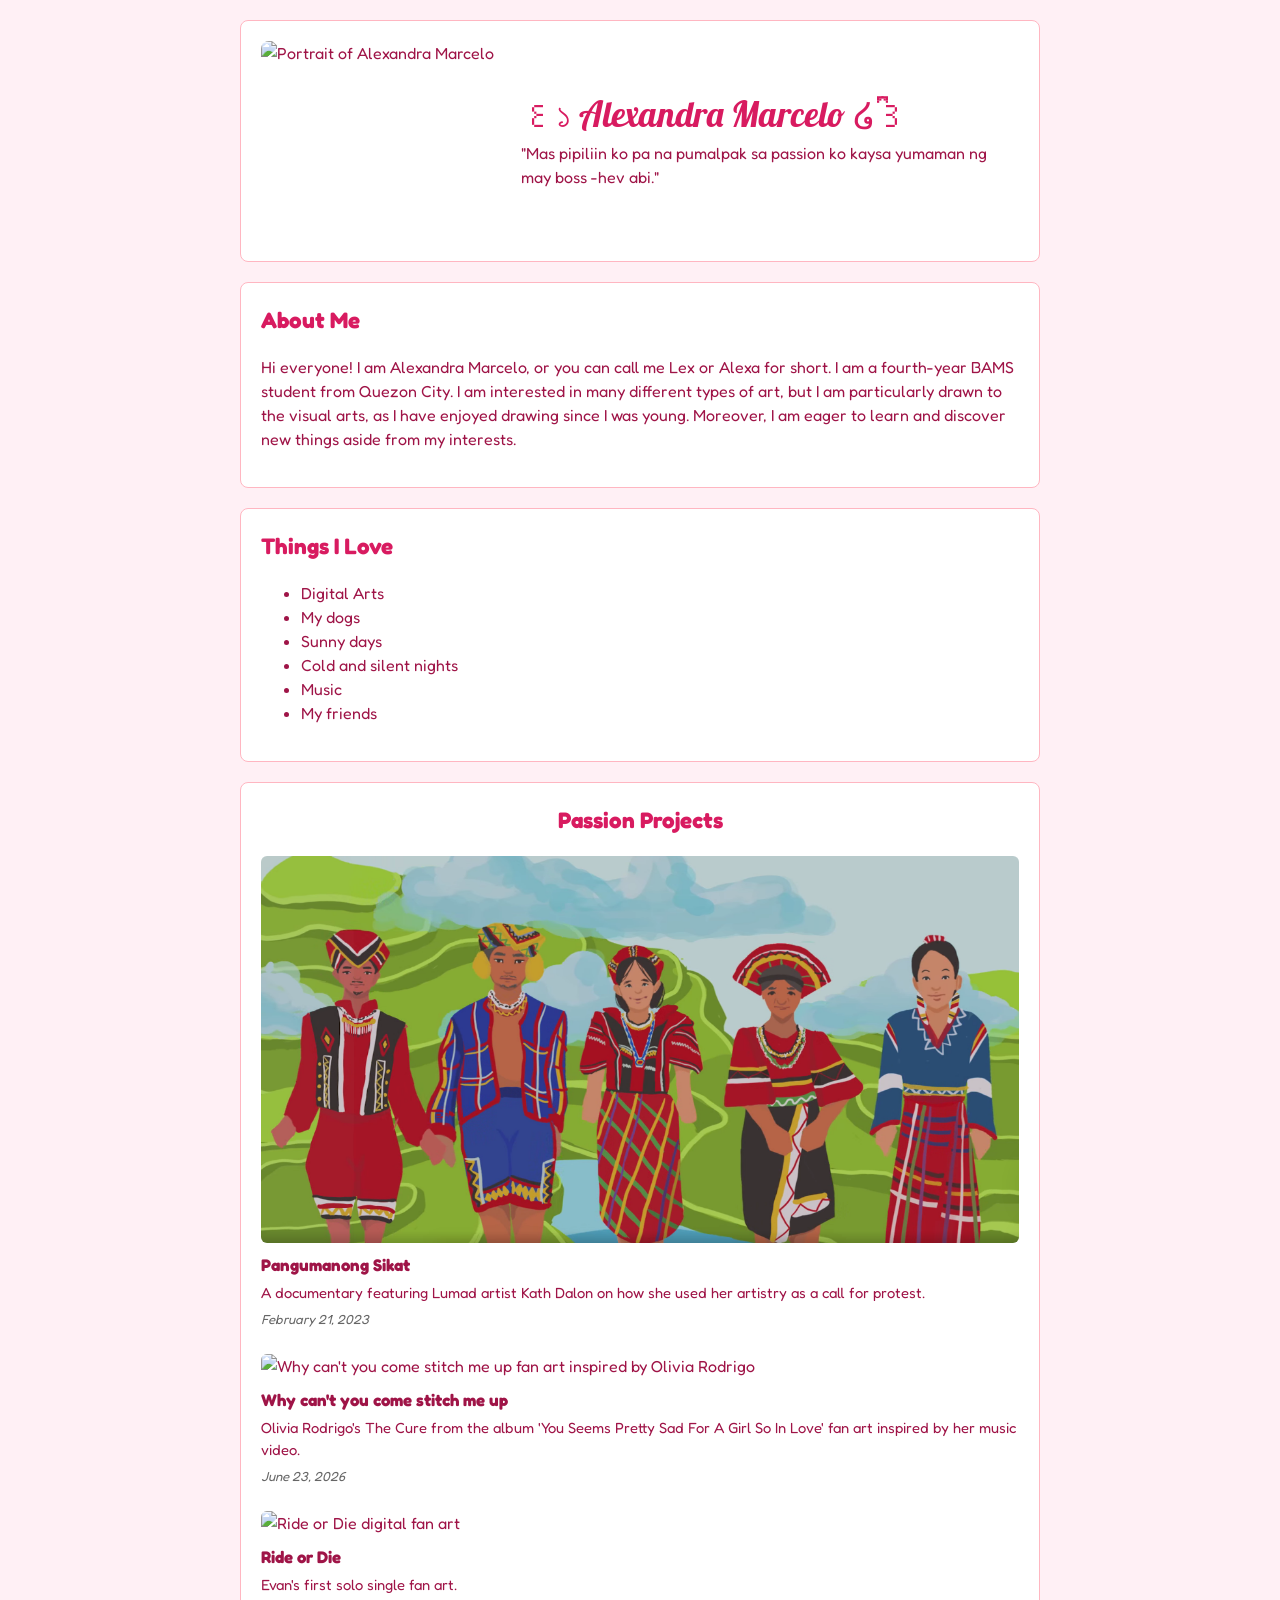
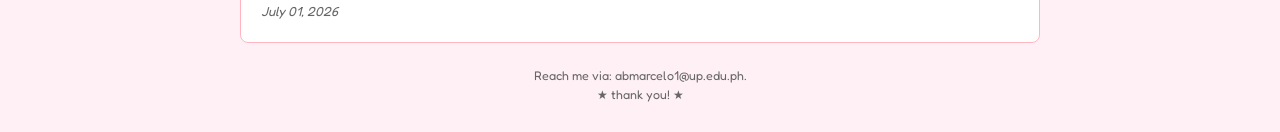
==== index.html @ 2187b03e "Rename myprofile.html to index.html" ====
<!DOCTYPE html>
<html lang="en">
<head>
	<meta charset="UTF-8">
	<meta name="viewport" content="width=device-width, initial-scale=1.0">
	<title>Alexandra Marcelo - My Profile</title>
	<link rel="preconnect" href="https://fonts.googleapis.com">
	<link rel="preconnect" href="https://fonts.gstatic.com" crossorigin>
	<link href="https://fonts.googleapis.com/css2?family=Fredoka:wght@300..700&family=Lobster&display=swap" rel="stylesheet">
	<link rel="stylesheet" href="myprofile.css">
</head>

<body>

	<header>
		<div class="header">
			<img src="my-photo.JPG" alt="Portrait of Alexandra Marcelo" class="my-photo">
			<div class="intro">
				<h1>꒰১ Alexandra Marcelo ໒꒱ིྀ</h1>
				<p>"Mas pipiliin ko pa na pumalpak sa passion ko kaysa yumaman ng may boss -hev abi."</p>
			</div>
		</div>
	</header>

	<main>
		<section class="profile-box">
			<h2>About Me</h2>
			<p>Hi everyone! I am Alexandra Marcelo, or you can call me Lex or Alexa for short. I am a fourth-year BAMS student from Quezon City. I am interested in many different types of art, but I am particularly drawn to the visual arts, as I have enjoyed drawing since I was young. Moreover, I am eager to learn and discover new things aside from my interests.</p>
		</section>

		<section class="profile-box">
			<h2>Things I Love</h2>
			<ul>
				<li>Digital Arts</li>
				<li>My dogs</li>
				<li>Sunny days</li>
				<li>Cold and silent nights</li>
				<li>Music</li>
				<li>My friends</li>
			</ul>
		</section>

		<section class="profile-box">
			<h2 class="passion-heading">Passion Projects</h2>

			<div class="other-projects">
				<article class="project-item">
					<img src="pangumanong-sikat.png" alt="Pangumanong Sikat digital art">
					<div class="proj-title">Pangumanong Sikat</div>
					<div class="description">A documentary featuring Lumad artist Kath Dalon on how she used her artistry as a call for protest.</div>
					<div class="date">February 21, 2023</div>
				</article>

				<article class="project-item">
					<img src="the-cure.PNG" alt="Why can't you come stitch me up fan art inspired by Olivia Rodrigo">
					<div class="proj-title">Why can't you come stitch me up</div>
					<div class="description">Olivia Rodrigo's The Cure from the album 'You Seems Pretty Sad For A Girl So In Love' fan art inspired by her music video.</div>
					<div class="date">June 23, 2026</div>
				</article>

				<article class="project-item">
					<img src="ride-or-die.JPG" alt="Ride or Die digital fan art">
					<div class="proj-title">Ride or Die</div>
					<div class="description">Evan's first solo single fan art.</div>
					<div class="date">July 01, 2026</div>
				</article>
			</div>
		</section>
	</main>

	<footer>
		<p>Reach me via: <a href="mailto:abmarcelo1@up.edu.ph">abmarcelo1@up.edu.ph</a>.</p>
		<p>★ thank you! ★</p>
	</footer>

</body>
</html>
---- myprofile.css ----
* {
	box-sizing: border-box;
}

body {
	background-color: #FFF0F5;
	color: #9F1447;
	font-family: "Fredoka", sans-serif;
	font-optical-sizing: auto;
	font-weight: 400;
	font-style: normal;
	font-variation-settings: "wdth" 100;
	font-size: 1rem;
	margin: 0;
	padding: 20px;
	line-height: 1.5;
}

header,
.profile-box {
	max-width: 800px;
	margin: 0 auto 20px auto;
	padding: 20px;
	border: 1px solid #ffb6c1;
	border-radius: 8px;
	background-color: #ffffff;
}

main {
	max-width: 800px;
	margin: 0 auto;
}

/* Flexbox row placing photo next to name + tagline on desktop */
.header {
	display: flex;
	flex-direction: row;
	align-items: center;
	text-align: left;
	gap: 20px;
}

.my-photo {
	width: 240px;
	height: 200px;
	flex-shrink: 0;
	object-fit: cover;
	border-radius: 8px;
}

.intro {
	display: flex;
	flex-direction: column;
	justify-content: center;
	gap: 6px;
	flex: 1;
}

.intro h1 {
	font-family: "Lobster", sans-serif;
	font-weight: 400;
	font-style: normal;
	color: #d81b60;
	font-size: 2.2rem;
	line-height: 1.2;
	margin: 0;
}

.intro p {
	margin: 0;
	font-size: 1rem;
}

h2,
h3 {
	color: #d81b60;
	margin-top: 0;
}

h2 {
	font-size: 1.4rem;
}

h3 {
	font-size: 1.15rem;
}

.profile-box:last-child {
	margin-bottom: 0;
}

.other-projects {
	display: flex;
	flex-direction: column;
	gap: 24px;
	margin-top: 14px;
}

.passion-heading {
	text-align: center;
}

.project-item {
	display: flex;
	flex-direction: column;
}

.project-item img {
	display: block;
	width: 100%;
	height: auto;
	max-height: 460px;
	object-fit: contain;
	border-radius: 6px;
	background-color: #ffffff;
	margin-bottom: 10px;
}

.proj-title {
	font-weight: bold;
	font-size: 1.05rem;
	color: #9F1447;
	margin-bottom: 4px;
}

.description {
	font-size: 0.92rem;
	color: #9F1447;
	margin-bottom: 6px;
}

.date {
	font-size: 0.82rem;
	font-style: italic;
	color: #666666;
}

a {
	color: #d81b60;
}

a:hover {
	text-decoration: none;
}

footer {
	max-width: 800px;
	margin: 24px auto 8px auto;
	text-align: center;
	font-size: 0.78rem;
	color: #666666;
}

footer p {
	margin: 0;
}

footer a {
	color: #666666;
	text-decoration: none;
}

footer a:hover {
	color: #d81b60;
	text-decoration: underline;
}

@media (max-width: 600px) {
	body {
		padding: 12px;
	}

	.header {
		flex-direction: column;
		text-align: center;
	}

	.my-photo {
		width: 100%;
		max-width: 280px;
		height: 200px;
	}

	.intro h1 {
		font-size: 1.65rem;
	}
}
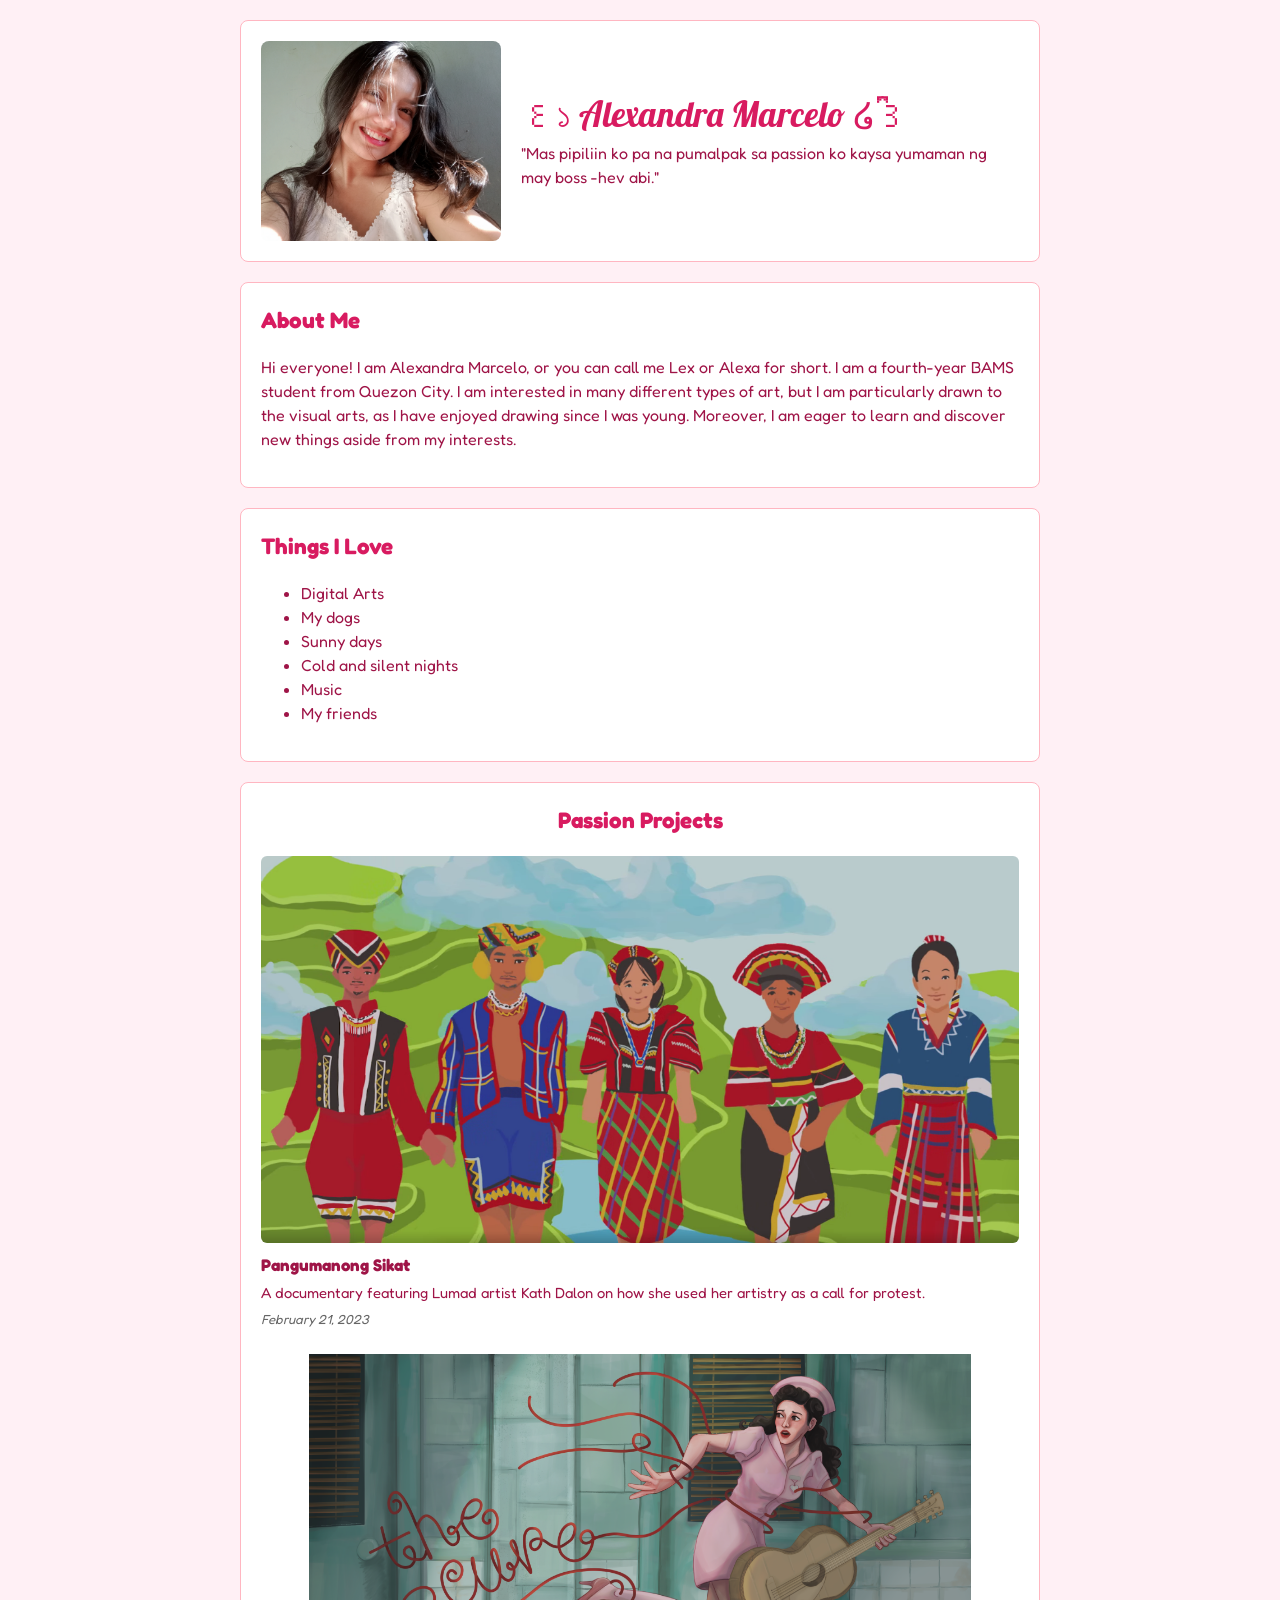
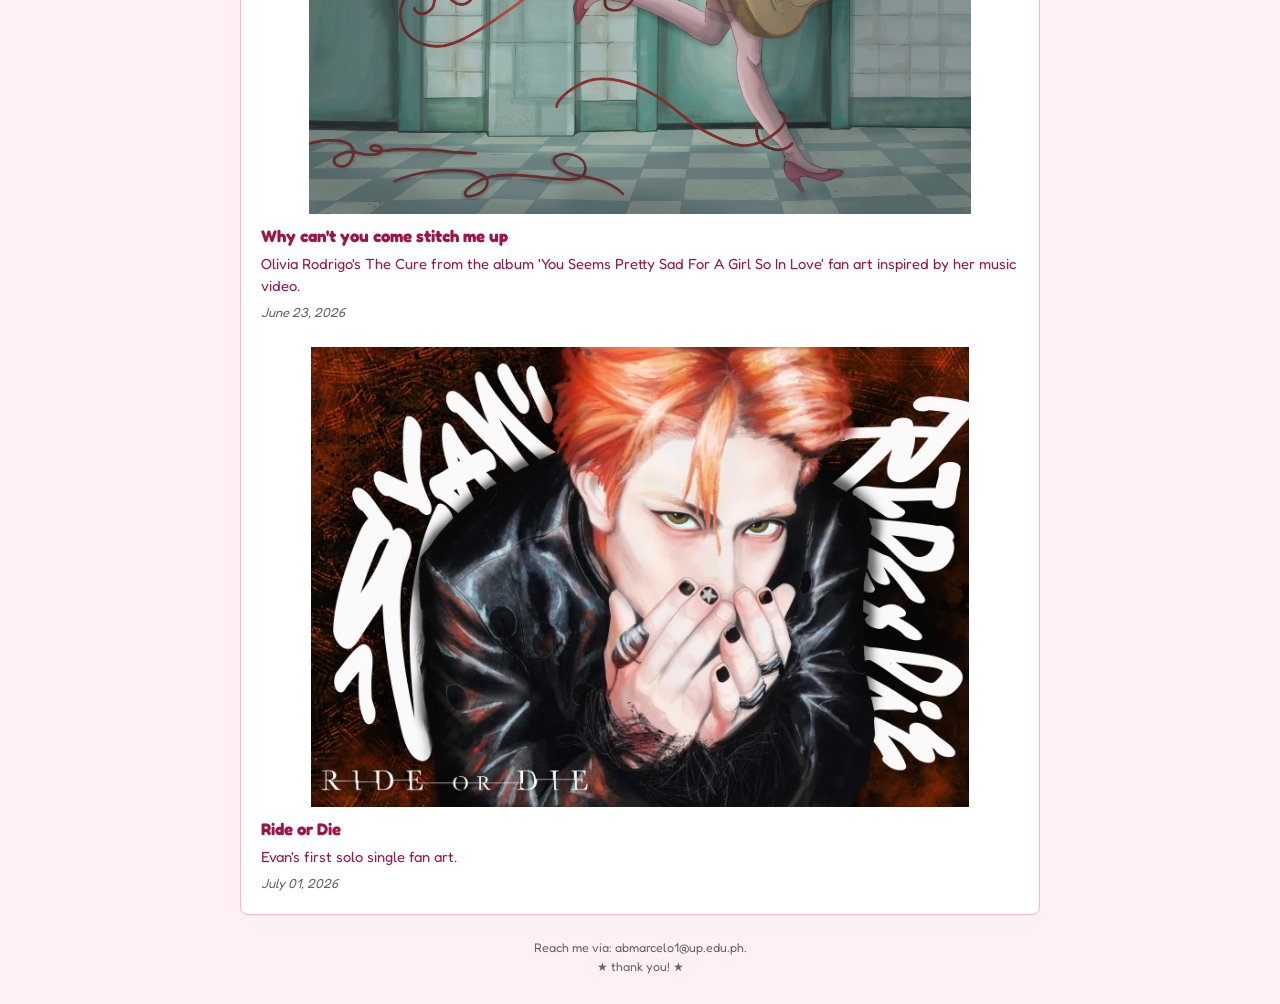
==== commit 6b37f2b0: "index.html" ====
--- a/index.html
+++ b/index.html
@@ -14,7 +14,7 @@
 
 	<header>
 		<div class="header">
-			<img src="my-photo.JPG" alt="Portrait of Alexandra Marcelo" class="my-photo">
+			<img src="my-photo.jpg" alt="Portrait of Alexandra Marcelo" class="my-photo">
 			<div class="intro">
 				<h1>꒰১ Alexandra Marcelo ໒꒱ིྀ</h1>
 				<p>"Mas pipiliin ko pa na pumalpak sa passion ko kaysa yumaman ng may boss -hev abi."</p>
@@ -52,14 +52,14 @@
 				</article>
 
 				<article class="project-item">
-					<img src="the-cure.PNG" alt="Why can't you come stitch me up fan art inspired by Olivia Rodrigo">
+					<img src="the-cure.png" alt="Why can't you come stitch me up fan art inspired by Olivia Rodrigo">
 					<div class="proj-title">Why can't you come stitch me up</div>
 					<div class="description">Olivia Rodrigo's The Cure from the album 'You Seems Pretty Sad For A Girl So In Love' fan art inspired by her music video.</div>
 					<div class="date">June 23, 2026</div>
 				</article>
 
 				<article class="project-item">
-					<img src="ride-or-die.JPG" alt="Ride or Die digital fan art">
+					<img src="ride-or-die.jpg" alt="Ride or Die digital fan art">
 					<div class="proj-title">Ride or Die</div>
 					<div class="description">Evan's first solo single fan art.</div>
 					<div class="date">July 01, 2026</div>
